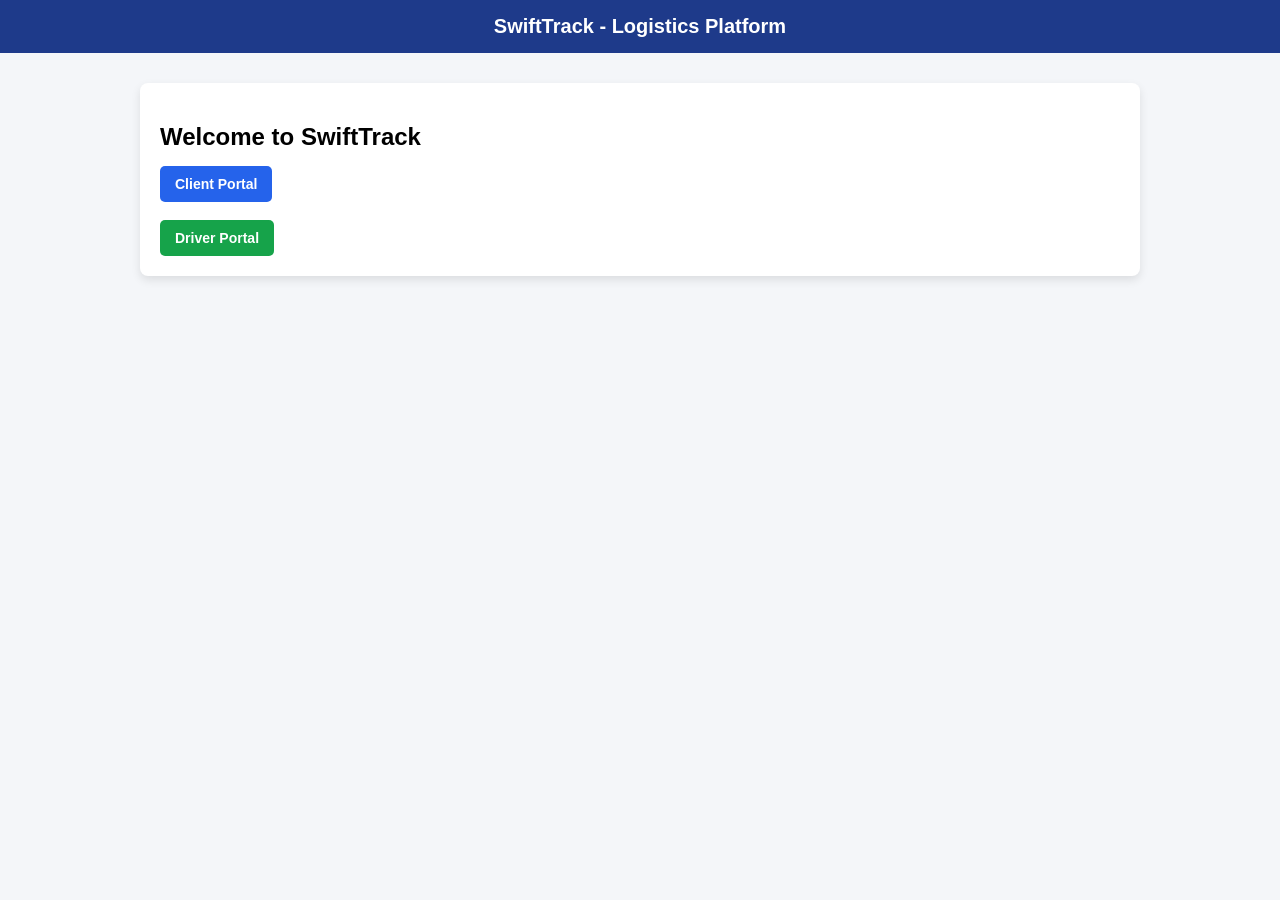
==== swifttrack-core/src/main/resources/static/index.html @ 275f6fc1 "Initial Commit" ====
<!DOCTYPE html>
<html>
<head>
    <title>SwiftTrack</title>
    <link rel="stylesheet" href="css/style.css">
</head>
<body>

<div class="navbar">SwiftTrack - Logistics Platform</div>

<div class="container">
    <div class="card">
        <h2>Welcome to SwiftTrack</h2>
        <a href="client-login.html">
            <button class="btn-primary">Client Portal</button>
        </a>
        <br><br>
        <a href="driver-login.html">
            <button class="btn-success">Driver Portal</button>
        </a>
    </div>
</div>

</body>
</html>
---- swifttrack-core/src/main/resources/static/css/style.css ----
/* ===== Global Styles ===== */
body {
    font-family: Arial, Helvetica, sans-serif;
    margin: 0;
    padding: 0;
    background-color: #f4f6f9;
}

h1, h2 {
    margin-bottom: 15px;
}

.container {
    width: 90%;
    max-width: 1000px;
    margin: 30px auto;
}

/* ===== Navbar ===== */
.navbar {
    background-color: #1e3a8a;
    padding: 15px;
    color: white;
    text-align: center;
    font-size: 20px;
    font-weight: bold;
}

/* ===== Card Style ===== */
.card {
    background: white;
    padding: 20px;
    margin-bottom: 20px;
    border-radius: 8px;
    box-shadow: 0px 4px 10px rgba(0,0,0,0.1);
}

/* ===== Input Fields ===== */
input, select {
    width: 100%;
    padding: 10px;
    margin-top: 8px;
    margin-bottom: 15px;
    border-radius: 5px;
    border: 1px solid #ccc;
    font-size: 14px;
}

/* ===== Buttons ===== */
button {
    padding: 10px 15px;
    border: none;
    border-radius: 5px;
    cursor: pointer;
    font-size: 14px;
    font-weight: bold;
}

.btn-primary {
    background-color: #2563eb;
    color: white;
}

.btn-primary:hover {
    background-color: #1d4ed8;
}

.btn-success {
    background-color: #16a34a;
    color: white;
}

.btn-danger {
    background-color: #dc2626;
    color: white;
}

.btn-success:hover {
    background-color: #15803d;
}

.btn-danger:hover {
    background-color: #b91c1c;
}

/* ===== Order List ===== */
.order-item {
    padding: 10px;
    border-bottom: 1px solid #eee;
}

.order-item:last-child {
    border-bottom: none;
}

/* ===== Status Colors ===== */
.status-pending {
    color: orange;
    font-weight: bold;
}

.status-processing {
    color: #2563eb;
    font-weight: bold;
}

.status-delivered {
    color: green;
    font-weight: bold;
}

.status-failed {
    color: red;
    font-weight: bold;
}

/* ===== Responsive ===== */
@media (max-width: 600px) {
    .container {
        width: 95%;
    }
}
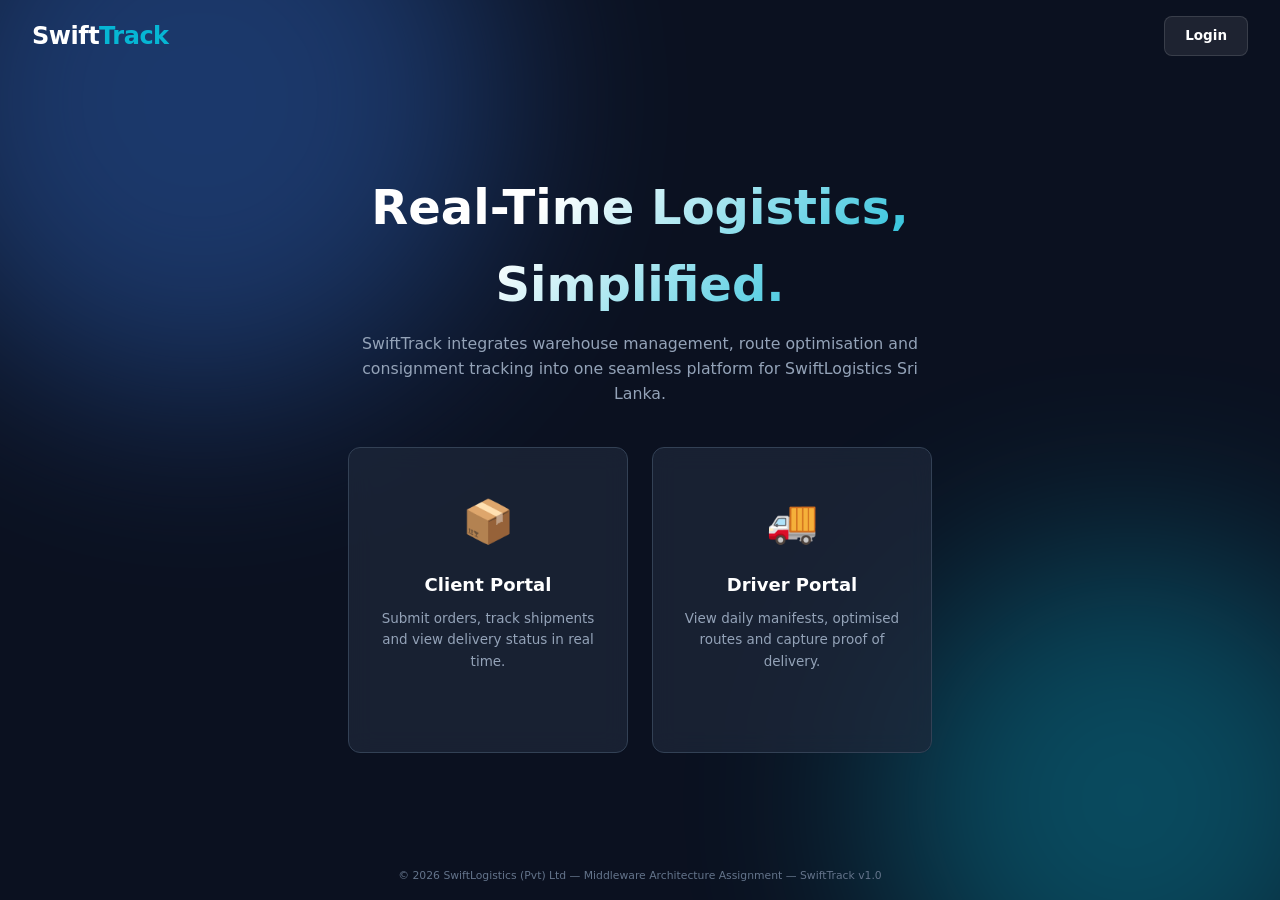
==== commit a3e6b8e3: "UI completed" ====
--- a/swifttrack-core/src/main/resources/static/index.html
+++ b/swifttrack-core/src/main/resources/static/index.html
@@ -1,24 +1,55 @@
 <!DOCTYPE html>
-<html>
+<html lang="en">
 <head>
-    <title>SwiftTrack</title>
+    <meta charset="UTF-8">
+    <meta name="viewport" content="width=device-width, initial-scale=1.0">
+    <title>SwiftTrack – Logistics Platform</title>
     <link rel="stylesheet" href="css/style.css">
 </head>
 <body>
 
-<div class="navbar">SwiftTrack - Logistics Platform</div>
+<!-- LANDING PAGE (SwiftTrack entry point – choose Client or Driver portal) -->
 
-<div class="container">
-    <div class="card">
-        <h2>Welcome to SwiftTrack</h2>
-        <a href="client-login.html">
-            <button class="btn-primary">Client Portal</button>
-        </a>
-        <br><br>
-        <a href="driver-login.html">
-            <button class="btn-success">Driver Portal</button>
-        </a>
-    </div>
+<div class="landing-wrapper">
+
+    <!-- Top Nav -->
+    <nav class="landing-nav">
+        <div class="logo">Swift<span>Track</span></div>
+        <div>
+            <a href="client-login.html" class="btn btn-ghost">Login</a>
+        </div>
+    </nav>
+
+    <!-- Hero Section -->
+    <section class="landing-hero">
+        <h1>Real-Time Logistics,<br>Simplified.</h1>
+        <p>SwiftTrack integrates warehouse management, route optimisation and consignment tracking into one seamless platform for SwiftLogistics Sri Lanka.</p>
+
+        <!-- Portal Selector Cards -->
+        <div class="landing-cards">
+
+            <!-- Client Portal Card -->
+            <a href="client-login.html" class="landing-card">
+                <div class="icon">📦</div>
+                <h3>Client Portal</h3>
+                <p>Submit orders, track shipments and view delivery status in real time.</p>
+            </a>
+
+            <!-- Driver Portal Card -->
+            <a href="driver-login.html" class="landing-card">
+                <div class="icon">🚚</div>
+                <h3>Driver Portal</h3>
+                <p>View daily manifests, optimised routes and capture proof of delivery.</p>
+            </a>
+
+        </div>
+    </section>
+
+    <!-- Footer -->
+    <footer class="landing-footer">
+        &copy; 2026 SwiftLogistics (Pvt) Ltd &mdash; Middleware Architecture Assignment &mdash; SwiftTrack v1.0
+    </footer>
+
 </div>
 
 </body>
--- a/swifttrack-core/src/main/resources/static/css/style.css
+++ b/swifttrack-core/src/main/resources/static/css/style.css
@@ -1,122 +1,1134 @@
-/* ===== Global Styles ===== */
+/* SwiftTrack – Unified Dark Theme Design System*/
+
+/* VARIABLES */
+:root {
+    /* --- Backgrounds --- */
+    --background-color: #0b1120;
+    --bg-surface:       #0f172a;
+    --card-color:       #1e293b;
+    --bg-elevated:      #263548;
+    --bg-input:         #0f172a;
+
+    /* --- Brand --- */
+    --primary-color:    #3b82f6;
+    --primary-hover:    #2563eb;
+    --primary-glow:     rgba(59,130,246,.25);
+    --secondary-color:  #06b6d4;
+    --secondary-glow:   rgba(6,182,212,.2);
+
+    /* --- Semantic --- */
+    --success-color:    #22c55e;
+    --success-dim:      rgba(34,197,94,.15);
+    --error-color:      #ef4444;
+    --error-dim:        rgba(239,68,68,.15);
+    --warning-color:    #f59e0b;
+    --warning-dim:      rgba(245,158,11,.15);
+    --info-color:       #3b82f6;
+    --info-dim:         rgba(59,130,246,.15);
+
+    /* --- Text --- */
+    --text-color:       #e2e8f0;
+    --text-muted:       #94a3b8;
+    --text-dim:         #64748b;
+
+    /* --- Borders & Shadows --- */
+    --border-color:     #334155;
+    --border-light:     #1e293b;
+    --shadow-sm:        0 2px 8px  rgba(0,0,0,.25);
+    --shadow-md:        0 4px 16px rgba(0,0,0,.3);
+    --shadow-lg:        0 8px 32px rgba(0,0,0,.4);
+    --shadow-glow:      0 0 20px var(--primary-glow);
+
+    /* --- Layout --- */
+    --border-radius:    12px;
+    --radius-sm:        8px;
+    --sidebar-w:        260px;
+    --topbar-h:         56px;
+    --transition-speed: 0.25s cubic-bezier(.4,0,.2,1);
+
+    /* --- Typography Scale --- */
+    --font-xs:   .72rem;
+    --font-sm:   .8rem;
+    --font-base: .9rem;
+    --font-md:   .95rem;
+    --font-lg:   1.05rem;
+    --font-xl:   1.3rem;
+    --font-2xl:  1.6rem;
+    --font-3xl:  2rem;
+    --font-4xl:  3.2rem;
+
+    /* --- Spacing Scale (8px base) --- */
+    --sp-1: 4px;
+    --sp-2: 8px;
+    --sp-3: 12px;
+    --sp-4: 16px;
+    --sp-5: 20px;
+    --sp-6: 24px;
+    --sp-8: 32px;
+    --sp-10: 40px;
+    --sp-12: 48px;
+    --sp-16: 64px;
+}
+
+/*  RESET & BASE TYPOGRAPHY */
+*, *::before, *::after { box-sizing: border-box; margin: 0; padding: 0; }
+
+html {
+    font-size: 15px;
+    scroll-behavior: smooth;
+    -webkit-font-smoothing: antialiased;
+    -moz-osx-font-smoothing: grayscale;
+}
+
 body {
-    font-family: Arial, Helvetica, sans-serif;
-    margin: 0;
-    padding: 0;
-    background-color: #f4f6f9;
-}
-
-h1, h2 {
-    margin-bottom: 15px;
-}
-
-.container {
-    width: 90%;
-    max-width: 1000px;
-    margin: 30px auto;
-}
-
-/* ===== Navbar ===== */
-.navbar {
-    background-color: #1e3a8a;
-    padding: 15px;
-    color: white;
+    font-family: 'Inter', 'Segoe UI', system-ui, -apple-system, sans-serif;
+    background: var(--bg-surface);
+    color: var(--text-color);
+    line-height: 1.6;
+    min-height: 100vh;
+}
+
+a { text-decoration: none; color: inherit; }
+img { max-width: 100%; }
+
+/* Typography Scale */
+h1 { font-size: var(--font-3xl); font-weight: 800; color: #fff; margin-bottom: var(--sp-2); }
+h2 { font-size: var(--font-xl);  font-weight: 700; color: #fff; margin-bottom: var(--sp-2); }
+h3 { font-size: var(--font-lg);  font-weight: 700; color: #fff; margin-bottom: var(--sp-2); }
+h4 { font-size: var(--font-base);font-weight: 600; color: #fff; margin-bottom: var(--sp-1); }
+p  { font-size: var(--font-base); color: var(--text-color); }
+
+.page-title   { font-size: var(--font-xl); font-weight: 800; color: #fff; margin-bottom: var(--sp-6); }
+.section-title { font-size: var(--font-lg); font-weight: 700; color: #fff; margin-bottom: var(--sp-4); }
+
+/* LAYOUT SYSTEM */
+
+/* App container — wraps sidebar + main on dashboard pages */
+.app-container {
+    display: flex;
+    min-height: 100vh;
+}
+
+/* Generic footer used on all pages */
+.footer {
     text-align: center;
-    font-size: 20px;
-    font-weight: bold;
-}
-
-/* ===== Card Style ===== */
+    padding: var(--sp-4);
+    font-size: var(--font-xs);
+    color: var(--text-dim);
+    border-top: 1px solid var(--border-color);
+    background: var(--card-color);
+}
+
+/*  COMPONENTS */
+
+/* ---- CARD ---- */
 .card {
-    background: white;
-    padding: 20px;
-    margin-bottom: 20px;
-    border-radius: 8px;
-    box-shadow: 0px 4px 10px rgba(0,0,0,0.1);
-}
-
-/* ===== Input Fields ===== */
-input, select {
+    background: var(--card-color);
+    border: 1px solid var(--border-color);
+    border-radius: var(--border-radius);
+    box-shadow: var(--shadow-sm);
+    overflow: hidden;
+}
+
+.card-header {
+    display: flex;
+    align-items: center;
+    justify-content: space-between;
+    padding: var(--sp-4) var(--sp-5);
+    border-bottom: 1px solid var(--border-color);
+}
+.card-header h3 { font-size: var(--font-base); margin-bottom: 0; }
+
+.card-body { padding: var(--sp-5); }
+
+.card-footer {
+    padding: var(--sp-3) var(--sp-5);
+    border-top: 1px solid var(--border-color);
+    background: rgba(15,23,42,.5);
+}
+
+/* ---- BUTTONS ---- */
+.btn {
+    display: inline-flex;
+    align-items: center;
+    justify-content: center;
+    gap: 6px;
+    padding: 10px var(--sp-5);
+    height: 40px;
+    border: none;
+    border-radius: var(--radius-sm);
+    font-size: var(--font-base);
+    font-weight: 600;
+    font-family: inherit;
+    cursor: pointer;
+    transition: all var(--transition-speed);
+    outline: none;
+    position: relative;
+    overflow: hidden;
+    white-space: nowrap;
+}
+.btn:active { transform: scale(.97); }
+
+.btn-primary { background: var(--primary-color); color: #fff; }
+.btn-primary:hover {
+    background: var(--primary-hover);
+    box-shadow: 0 0 20px var(--primary-glow), var(--shadow-sm);
+}
+
+.btn-secondary { background: var(--secondary-color); color: #fff; }
+.btn-secondary:hover {
+    background: #0891b2;
+    box-shadow: 0 0 20px var(--secondary-glow);
+}
+
+.btn-success { background: var(--success-color); color: #fff; }
+.btn-success:hover { background: #16a34a; box-shadow: 0 0 20px rgba(34,197,94,.25); }
+
+.btn-danger { background: var(--error-color); color: #fff; }
+.btn-danger:hover { background: #dc2626; box-shadow: 0 0 20px rgba(239,68,68,.25); }
+
+.btn-warning { background: var(--warning-color); color: #fff; }
+.btn-warning:hover { background: #d97706; box-shadow: 0 0 20px rgba(245,158,11,.25); }
+
+.btn-outline {
+    background: transparent;
+    border: 1.5px solid var(--border-color);
+    color: var(--text-muted);
+}
+.btn-outline:hover {
+    border-color: var(--primary-color);
+    color: var(--primary-color);
+    box-shadow: 0 0 12px var(--primary-glow);
+}
+
+.btn-ghost {
+    background: rgba(255,255,255,.08);
+    color: #fff;
+    border: 1px solid rgba(255,255,255,.12);
+}
+.btn-ghost:hover {
+    background: rgba(255,255,255,.14);
+    border-color: rgba(255,255,255,.2);
+}
+
+.btn-sm  { padding: 6px var(--sp-3); height: 32px; font-size: var(--font-sm); }
+.btn-lg  { padding: var(--sp-3) var(--sp-6); height: 48px; font-size: var(--font-md); }
+.btn-block { width: 100%; }
+.btn-icon { width: 36px; height: 36px; padding: 0; border-radius: var(--radius-sm); font-size: 1.1rem; }
+
+/* ---- FORM / INPUT ---- */
+.form-group { margin-bottom: var(--sp-4); }
+
+.form-group label,
+.input-group label {
+    display: block;
+    font-weight: 600;
+    font-size: var(--font-sm);
+    margin-bottom: 6px;
+    color: var(--text-muted);
+}
+
+.form-group input,
+.form-group select,
+.form-group textarea,
+.input-field {
     width: 100%;
-    padding: 10px;
-    margin-top: 8px;
-    margin-bottom: 15px;
-    border-radius: 5px;
-    border: 1px solid #ccc;
-    font-size: 14px;
-}
-
-/* ===== Buttons ===== */
-button {
-    padding: 10px 15px;
+    padding: 10px 14px;
+    height: 40px;
+    border: 1.5px solid var(--border-color);
+    border-radius: var(--radius-sm);
+    font-size: var(--font-md);
+    font-family: inherit;
+    transition: border-color var(--transition-speed), box-shadow var(--transition-speed), background var(--transition-speed);
+    background: var(--bg-input);
+    color: var(--text-color);
+    outline: none;
+}
+
+.form-group textarea,
+textarea.input-field {
+    height: auto;
+    resize: vertical;
+    min-height: 80px;
+}
+
+.form-group input::placeholder,
+.form-group select::placeholder,
+.form-group textarea::placeholder,
+.input-field::placeholder {
+    color: var(--text-dim);
+}
+
+.form-group input:focus,
+.form-group select:focus,
+.form-group textarea:focus,
+.input-field:focus {
+    border-color: var(--primary-color);
+    box-shadow: 0 0 0 3px var(--primary-glow);
+    background: var(--card-color);
+}
+
+.form-group input[type="file"] { padding: 8px; height: auto; cursor: pointer; }
+
+.form-row {
+    display: grid;
+    grid-template-columns: 1fr 1fr;
+    gap: var(--sp-4);
+}
+
+.input-group { margin-bottom: var(--sp-4); }
+
+/* ---- TABLE ---- */
+.table-wrap { overflow-x: auto; -webkit-overflow-scrolling: touch; }
+
+table,
+.table-modern {
+    width: 100%;
+    border-collapse: collapse;
+    font-size: var(--font-base);
+}
+
+table th,
+table td,
+.table-modern th,
+.table-modern td {
+    padding: 10px 14px;
+    text-align: left;
+    border-bottom: 1px solid var(--border-light);
+}
+
+table th,
+.table-modern th {
+    background: rgba(15,23,42,.6);
+    font-weight: 700;
+    color: var(--text-dim);
+    font-size: var(--font-xs);
+    text-transform: uppercase;
+    letter-spacing: .6px;
+}
+
+table tbody tr,
+.table-modern tbody tr {
+    transition: background var(--transition-speed);
+}
+table tbody tr:hover,
+.table-modern tbody tr:hover {
+    background: rgba(59,130,246,.06);
+}
+
+/* ---- STATUS BADGES ---- */
+.badge,
+.status-badge {
+    display: inline-block;
+    padding: var(--sp-1) 10px;
+    border-radius: 50px;
+    font-size: var(--font-xs);
+    font-weight: 700;
+    text-transform: uppercase;
+    letter-spacing: .4px;
+    white-space: nowrap;
+}
+
+.badge-pending    { background: var(--warning-dim); color: var(--warning-color); }
+.badge-processing { background: var(--info-dim);    color: var(--primary-color); }
+.badge-intransit  { background: var(--secondary-glow); color: var(--secondary-color); }
+.badge-delivered  { background: var(--success-dim); color: var(--success-color); }
+.badge-failed     { background: var(--error-dim);   color: var(--error-color);  }
+
+/* ---- TOAST NOTIFICATIONS ---- */
+.toast-container {
+    position: fixed;
+    top: var(--sp-4);
+    right: var(--sp-4);
+    z-index: 9999;
+    display: flex;
+    flex-direction: column;
+    gap: var(--sp-2);
+    pointer-events: none;
+}
+
+.toast {
+    pointer-events: auto;
+    display: flex;
+    align-items: center;
+    gap: 10px;
+    padding: var(--sp-3) var(--sp-4);
+    border-radius: var(--radius-sm);
+    background: var(--bg-elevated);
+    border: 1px solid var(--border-color);
+    box-shadow: var(--shadow-lg);
+    font-size: var(--font-base);
+    font-weight: 500;
+    color: var(--text-color);
+    animation: slideIn .35s ease;
+    min-width: 300px;
+    max-width: 400px;
+    border-left: 4px solid var(--primary-color);
+}
+
+.toast.success { border-left-color: var(--success-color); }
+.toast.error   { border-left-color: var(--error-color); }
+.toast.warning { border-left-color: var(--warning-color); }
+
+.toast .toast-icon { font-size: 1.2rem; flex-shrink: 0; }
+.toast .toast-msg  { flex: 1; }
+.toast .toast-close {
+    background: none; border: none;
+    font-size: 1rem; cursor: pointer;
+    color: var(--text-dim);
+    transition: color var(--transition-speed);
+}
+.toast .toast-close:hover { color: var(--text-color); }
+
+@keyframes slideIn {
+    from { opacity: 0; transform: translateX(60px); }
+    to   { opacity: 1; transform: translateX(0); }
+}
+@keyframes slideOut {
+    from { opacity: 1; transform: translateX(0); }
+    to   { opacity: 0; transform: translateX(60px); }
+}
+
+/* ---- LOADING SPINNER ---- */
+.spinner-overlay,
+.loading-spinner {
+    position: fixed;
+    inset: 0;
+    background: rgba(11,17,32,.7);
+    backdrop-filter: blur(4px);
+    display: flex;
+    align-items: center;
+    justify-content: center;
+    z-index: 9000;
+}
+
+.spinner {
+    width: 44px; height: 44px;
+    border: 4px solid var(--border-color);
+    border-top-color: var(--primary-color);
+    border-radius: 50%;
+    animation: spin .7s linear infinite;
+}
+
+@keyframes spin { to { transform: rotate(360deg); } }
+
+/* ----  MODAL ---- */
+.modal-overlay {
+    position: fixed;
+    inset: 0;
+    background: rgba(0,0,0,.6);
+    backdrop-filter: blur(4px);
+    display: flex;
+    align-items: center;
+    justify-content: center;
+    z-index: 7000;
+    animation: fadeIn .2s ease;
+}
+
+.modal {
+    background: var(--card-color);
+    border: 1px solid var(--border-color);
+    border-radius: var(--border-radius);
+    width: 95%;
+    max-width: 460px;
+    box-shadow: var(--shadow-lg);
+    animation: scaleIn .25s ease;
+}
+
+.modal-header {
+    display: flex;
+    justify-content: space-between;
+    align-items: center;
+    padding: var(--sp-4) var(--sp-5);
+    border-bottom: 1px solid var(--border-color);
+}
+.modal-header h3 { font-size: var(--font-base); margin-bottom: 0; }
+
+.modal-body { padding: var(--sp-5); }
+
+.modal-footer {
+    padding: var(--sp-3) var(--sp-5);
+    border-top: 1px solid var(--border-color);
+    display: flex;
+    justify-content: flex-end;
+    gap: var(--sp-2);
+}
+
+@keyframes fadeIn { from { opacity: 0; } to { opacity: 1; } }
+@keyframes scaleIn {
+    from { opacity: 0; transform: scale(.92); }
+    to   { opacity: 1; transform: scale(1); }
+}
+
+/* ---- 4i. MAP PLACEHOLDER ---- */
+.map-placeholder {
+    width: 100%;
+    height: 280px;
+    background: var(--bg-surface);
+    border-radius: var(--border-radius);
+    display: flex;
+    flex-direction: column;
+    align-items: center;
+    justify-content: center;
+    color: var(--text-dim);
+    font-weight: 600;
+    border: 2px dashed var(--border-color);
+}
+.map-placeholder .map-icon { font-size: 2.5rem; margin-bottom: var(--sp-2); }
+
+/*  SIDEBAR + TOPBAR  (shared by Client & Driver dashboards) */
+
+/* Sidebar */
+.sidebar {
+    width: var(--sidebar-w);
+    background: var(--card-color);
+    border-right: 1px solid var(--border-color);
+    color: #fff;
+    display: flex;
+    flex-direction: column;
+    position: fixed;
+    top: 0; left: 0; bottom: 0;
+    z-index: 100;
+    transition: transform var(--transition-speed);
+}
+
+.sidebar-header {
+    padding: var(--sp-5);
+    font-size: var(--font-xl);
+    font-weight: 800;
+    border-bottom: 1px solid var(--border-color);
+    display: flex;
+    align-items: center;
+    gap: var(--sp-2);
+    height: var(--topbar-h);
+}
+.sidebar-header span { color: var(--secondary-color); }
+
+.sidebar-nav { flex: 1; padding: var(--sp-3) 0; overflow-y: auto; }
+
+/* nav-link inside sidebar */
+.sidebar-nav a,
+.sidebar-nav .nav-link {
+    display: flex;
+    align-items: center;
+    gap: var(--sp-3);
+    padding: 10px var(--sp-5);
+    margin: 2px var(--sp-2);
+    border-radius: var(--radius-sm);
+    font-size: var(--font-base);
+    font-weight: 500;
+    color: var(--text-muted);
+    transition: all var(--transition-speed);
+    position: relative;
+}
+
+.sidebar-nav a:hover,
+.sidebar-nav .nav-link:hover {
+    background: var(--bg-elevated);
+    color: var(--text-color);
+}
+
+.sidebar-nav a.active,
+.sidebar-nav .nav-link.active {
+    background: var(--primary-glow);
+    color: var(--primary-color);
+    font-weight: 600;
+}
+
+.sidebar-nav a.active::before,
+.sidebar-nav .nav-link.active::before {
+    content: '';
+    position: absolute;
+    left: 0;
+    width: 3px;
+    height: 24px;
+    background: var(--primary-color);
+    border-radius: 0 3px 3px 0;
+}
+
+.sidebar-nav .nav-icon {
+    font-size: 1.15rem;
+    width: 24px;
+    text-align: center;
+}
+
+.sidebar-footer {
+    padding: var(--sp-4) var(--sp-5);
+    font-size: var(--font-xs);
+    color: var(--text-dim);
+    border-top: 1px solid var(--border-color);
+}
+
+/* Mobile sidebar overlay */
+.sidebar-overlay {
+    position: fixed;
+    inset: 0;
+    background: rgba(0,0,0,.6);
+    backdrop-filter: blur(4px);
+    z-index: 99;
+    display: none;
+}
+.sidebar-overlay.show { display: block; }
+
+/* Main content area (right of sidebar) */
+.main-content {
+    flex: 1;
+    margin-left: var(--sidebar-w);
+    display: flex;
+    flex-direction: column;
+    min-height: 100vh;
+}
+
+/* Topbar */
+.topbar {
+    display: flex;
+    align-items: center;
+    justify-content: space-between;
+    padding: 0 var(--sp-6);
+    height: var(--topbar-h);
+    background: var(--card-color);
+    border-bottom: 1px solid var(--border-color);
+    position: sticky;
+    top: 0;
+    z-index: 50;
+}
+
+.topbar-left { display: flex; align-items: center; gap: var(--sp-3); }
+
+.topbar-left .menu-toggle {
+    display: none;
+    background: none;
     border: none;
-    border-radius: 5px;
+    font-size: 1.4rem;
     cursor: pointer;
-    font-size: 14px;
-    font-weight: bold;
-}
-
-.btn-primary {
-    background-color: #2563eb;
-    color: white;
-}
-
-.btn-primary:hover {
-    background-color: #1d4ed8;
-}
-
-.btn-success {
-    background-color: #16a34a;
-    color: white;
-}
-
-.btn-danger {
-    background-color: #dc2626;
-    color: white;
-}
-
-.btn-success:hover {
-    background-color: #15803d;
-}
-
-.btn-danger:hover {
-    background-color: #b91c1c;
-}
-
-/* ===== Order List ===== */
-.order-item {
-    padding: 10px;
-    border-bottom: 1px solid #eee;
-}
-
-.order-item:last-child {
-    border-bottom: none;
-}
-
-/* ===== Status Colors ===== */
-.status-pending {
-    color: orange;
-    font-weight: bold;
-}
-
-.status-processing {
-    color: #2563eb;
-    font-weight: bold;
-}
-
-.status-delivered {
-    color: green;
-    font-weight: bold;
-}
-
-.status-failed {
-    color: red;
-    font-weight: bold;
-}
-
-/* ===== Responsive ===== */
-@media (max-width: 600px) {
-    .container {
-        width: 95%;
-    }
-}+    color: var(--text-color);
+}
+
+.topbar-title { font-size: var(--font-lg); font-weight: 700; color: #fff; }
+
+.topbar-right { display: flex; align-items: center; gap: var(--sp-4); }
+
+.topbar-right .user-info {
+    display: flex;
+    align-items: center;
+    gap: var(--sp-2);
+    font-size: var(--font-base);
+    font-weight: 500;
+    color: var(--text-muted);
+}
+
+.topbar-right .avatar {
+    width: 34px; height: 34px;
+    border-radius: 50%;
+    background: linear-gradient(135deg, var(--primary-color), var(--secondary-color));
+    color: #fff;
+    display: flex; align-items: center; justify-content: center;
+    font-weight: 700; font-size: var(--font-sm);
+}
+
+/* Page content wrapper inside main-content */
+.page-content,
+.content {
+    padding: var(--sp-6);
+    flex: 1;
+}
+
+/* View sections (used by BOTH client & driver) */
+.view-section { display: none; }
+.view-section.active { display: block; animation: fadeUp .35s ease; }
+
+@keyframes fadeUp {
+    from { opacity: 0; transform: translateY(12px); }
+    to   { opacity: 1; transform: translateY(0); }
+}
+
+/*  LANDING PAGE */
+.landing-wrapper {
+    min-height: 100vh;
+    display: flex;
+    flex-direction: column;
+    background: var(--background-color);
+    color: #fff;
+    position: relative;
+    overflow: hidden;
+}
+
+.landing-wrapper::before,
+.landing-wrapper::after {
+    content: '';
+    position: absolute;
+    border-radius: 50%;
+    filter: blur(100px);
+    opacity: .35;
+    pointer-events: none;
+}
+.landing-wrapper::before {
+    width: 600px; height: 600px;
+    background: var(--primary-color);
+    top: -200px; left: -100px;
+}
+.landing-wrapper::after {
+    width: 500px; height: 500px;
+    background: var(--secondary-color);
+    bottom: -150px; right: -100px;
+}
+
+.landing-nav {
+    display: flex;
+    align-items: center;
+    justify-content: space-between;
+    padding: var(--sp-4) var(--sp-8);
+    position: relative;
+    z-index: 2;
+}
+
+.landing-nav .logo { font-size: var(--font-2xl); font-weight: 800; letter-spacing: -.5px; }
+.landing-nav .logo span { color: var(--secondary-color); }
+
+.landing-hero {
+    flex: 1;
+    display: flex;
+    flex-direction: column;
+    align-items: center;
+    justify-content: center;
+    text-align: center;
+    padding: var(--sp-8);
+    position: relative;
+    z-index: 2;
+}
+
+.landing-hero h1 {
+    font-size: var(--font-4xl);
+    margin-bottom: var(--sp-2);
+    font-weight: 800;
+    background: linear-gradient(135deg, #fff 30%, var(--secondary-color));
+    -webkit-background-clip: text;
+    -webkit-text-fill-color: transparent;
+    background-clip: text;
+}
+
+.landing-hero p {
+    font-size: var(--font-lg);
+    color: var(--text-muted);
+    max-width: 560px;
+    margin-bottom: var(--sp-10);
+}
+
+.landing-cards {
+    display: flex;
+    gap: var(--sp-6);
+    flex-wrap: wrap;
+    justify-content: center;
+}
+
+.landing-card {
+    background: rgba(30,41,59,.7);
+    backdrop-filter: blur(12px);
+    border: 1px solid var(--border-color);
+    border-radius: var(--border-radius);
+    padding: var(--sp-10) var(--sp-6);
+    width: 280px;
+    text-align: center;
+    transition: transform var(--transition-speed), border-color var(--transition-speed), box-shadow var(--transition-speed);
+    cursor: pointer;
+}
+
+.landing-card:hover {
+    transform: translateY(-8px);
+    border-color: var(--primary-color);
+    box-shadow: var(--shadow-glow);
+}
+
+.landing-card .icon { font-size: 2.8rem; margin-bottom: var(--sp-4); }
+.landing-card h3 { font-size: 1.2rem; margin-bottom: var(--sp-2); }
+.landing-card p { font-size: var(--font-base); color: var(--text-muted); }
+
+.landing-footer {
+    text-align: center;
+    padding: var(--sp-4);
+    font-size: var(--font-xs);
+    color: var(--text-dim);
+    position: relative;
+    z-index: 2;
+}
+
+/* AUTH PAGES (Login) */
+.auth-wrapper {
+    min-height: 100vh;
+    display: flex;
+    align-items: center;
+    justify-content: center;
+    background: var(--background-color);
+    padding: var(--sp-4);
+    position: relative;
+    overflow: hidden;
+}
+
+.auth-wrapper::before {
+    content: '';
+    position: absolute;
+    width: 500px; height: 500px;
+    background: var(--primary-color);
+    border-radius: 50%;
+    filter: blur(120px);
+    opacity: .2;
+    top: -150px; right: -100px;
+    pointer-events: none;
+}
+
+.auth-box {
+    background: var(--card-color);
+    border: 1px solid var(--border-color);
+    border-radius: var(--border-radius);
+    padding: var(--sp-10) var(--sp-8);
+    width: 100%;
+    max-width: 420px;
+    box-shadow: var(--shadow-lg);
+    position: relative;
+    z-index: 2;
+}
+
+.auth-box .logo-text {
+    text-align: center;
+    font-size: 1.5rem;
+    font-weight: 800;
+    color: #fff;
+    margin-bottom: var(--sp-1);
+}
+.auth-box .logo-text span { color: var(--secondary-color); }
+
+.auth-box .subtitle {
+    text-align: center;
+    color: var(--text-muted);
+    font-size: var(--font-base);
+    margin-bottom: var(--sp-8);
+}
+
+/*  TRACKING PAGE */
+.track-wrapper {
+    min-height: 100vh;
+    background: var(--background-color);
+    display: flex;
+    flex-direction: column;
+}
+
+.track-header {
+    display: flex;
+    align-items: center;
+    justify-content: space-between;
+    padding: var(--sp-4) var(--sp-6);
+    height: var(--topbar-h);
+    background: var(--card-color);
+    border-bottom: 1px solid var(--border-color);
+}
+
+.track-header .logo { font-size: var(--font-xl); font-weight: 800; color: #fff; }
+.track-header .logo span { color: var(--secondary-color); }
+
+.track-body {
+    flex: 1;
+    display: flex;
+    align-items: flex-start;
+    justify-content: center;
+    padding: var(--sp-12) var(--sp-6);
+}
+
+.track-card {
+    background: var(--card-color);
+    border: 1px solid var(--border-color);
+    border-radius: var(--border-radius);
+    padding: var(--sp-8);
+    width: 100%;
+    max-width: 560px;
+    box-shadow: var(--shadow-lg);
+}
+
+.track-card h2 { font-size: var(--font-xl); margin-bottom: var(--sp-1); }
+.track-card .track-subtitle { color: var(--text-muted); font-size: var(--font-base); margin-bottom: var(--sp-6); }
+
+.track-search {
+    display: flex;
+    gap: var(--sp-2);
+    margin-bottom: var(--sp-6);
+}
+
+.track-search input {
+    flex: 1;
+    padding: 10px 14px;
+    height: 40px;
+    border: 1.5px solid var(--border-color);
+    border-radius: var(--radius-sm);
+    font-size: var(--font-md);
+    font-family: inherit;
+    background: var(--bg-input);
+    color: var(--text-color);
+    outline: none;
+    transition: border-color var(--transition-speed), box-shadow var(--transition-speed);
+}
+.track-search input:focus {
+    border-color: var(--primary-color);
+    box-shadow: 0 0 0 3px var(--primary-glow);
+}
+.track-search input::placeholder { color: var(--text-dim); }
+
+.track-footer {
+    text-align: center;
+    padding: var(--sp-4);
+    font-size: var(--font-xs);
+    color: var(--text-dim);
+}
+
+/* PAGE-SPECIFIC COMPONENTS */
+
+/* ----  Stat Cards (Client Dashboard) ---- */
+.stats-grid {
+    display: grid;
+    grid-template-columns: repeat(auto-fit, minmax(200px, 1fr));
+    gap: var(--sp-4);
+    margin-bottom: var(--sp-6);
+}
+
+.stat-card {
+    background: var(--card-color);
+    border: 1px solid var(--border-color);
+    border-radius: var(--border-radius);
+    padding: var(--sp-5);
+    display: flex;
+    align-items: center;
+    gap: var(--sp-4);
+    transition: all var(--transition-speed);
+}
+
+.stat-card:hover {
+    transform: translateY(-4px);
+    border-color: var(--primary-color);
+    box-shadow: var(--shadow-glow);
+}
+
+.stat-icon {
+    width: 48px; height: 48px;
+    border-radius: var(--radius-sm);
+    display: flex; align-items: center; justify-content: center;
+    font-size: 1.4rem;
+}
+
+.stat-icon.blue  { background: var(--info-dim);    color: var(--primary-color); }
+.stat-icon.green { background: var(--success-dim);  color: var(--success-color); }
+.stat-icon.amber { background: var(--warning-dim);  color: var(--warning-color); }
+.stat-icon.red   { background: var(--error-dim);    color: var(--error-color); }
+
+.stat-details { flex: 1; }
+.stat-details .stat-value { font-size: var(--font-2xl); font-weight: 800; color: #fff; }
+.stat-details .stat-label { font-size: var(--font-sm); color: var(--text-dim); }
+
+/* ---- Notification Banner (Driver) ---- */
+.notification-banner {
+    position: fixed;
+    top: 0; left: 50%;
+    transform: translateX(-50%) translateY(-100%);
+    width: 100%;
+    max-width: 600px;
+    background: linear-gradient(135deg, var(--warning-color), #d97706);
+    color: #fff;
+    padding: var(--sp-3) var(--sp-4);
+    font-size: var(--font-base);
+    font-weight: 600;
+    text-align: center;
+    z-index: 200;
+    transition: transform .4s ease;
+    border-radius: 0 0 var(--radius-sm) var(--radius-sm);
+    box-shadow: var(--shadow-md);
+}
+.notification-banner.show { transform: translateX(-50%) translateY(0); }
+
+/* ---- Delivery Cards (Driver Manifest) ---- */
+.delivery-card {
+    background: var(--card-color);
+    border: 1px solid var(--border-color);
+    border-radius: var(--border-radius);
+    padding: var(--sp-4);
+    margin-bottom: var(--sp-3);
+    border-left: 4px solid var(--primary-color);
+    transition: border-color var(--transition-speed), box-shadow var(--transition-speed);
+}
+
+.delivery-card:hover {
+    border-left-color: var(--secondary-color);
+    box-shadow: 0 0 12px var(--secondary-glow);
+}
+
+.delivery-card.urgent { border-left-color: var(--error-color); }
+.delivery-card.urgent:hover { box-shadow: 0 0 12px var(--error-dim); }
+
+.delivery-card .delivery-header {
+    display: flex; justify-content: space-between; align-items: center;
+    margin-bottom: 6px;
+}
+.delivery-card .delivery-header h4 { font-size: var(--font-md); margin-bottom: 0; }
+
+.delivery-card .delivery-meta {
+    font-size: var(--font-sm);
+    color: var(--text-muted);
+    margin-bottom: 10px;
+    line-height: 1.7;
+}
+
+.delivery-card .delivery-actions {
+    display: flex;
+    gap: var(--sp-2);
+    flex-wrap: wrap;
+}
+
+/* ---- Signature Canvas ---- */
+.signature-area {
+    border: 2px dashed var(--border-color);
+    border-radius: var(--border-radius);
+    background: var(--bg-surface);
+    position: relative;
+}
+
+.signature-area canvas {
+    width: 100%;
+    height: 160px;
+    display: block;
+    cursor: crosshair;
+    touch-action: none;
+}
+
+/* ----  Route Steps ---- */
+.route-step {
+    display: flex;
+    align-items: flex-start;
+    gap: var(--sp-3);
+    padding: var(--sp-3) 0;
+    border-bottom: 1px solid var(--border-light);
+}
+.route-step:last-child { border-bottom: none; }
+
+.route-dot {
+    width: 14px; height: 14px;
+    border-radius: 50%;
+    background: var(--primary-color);
+    margin-top: 4px;
+    flex-shrink: 0;
+    transition: box-shadow var(--transition-speed);
+}
+.route-dot.completed { background: var(--success-color); }
+.route-dot.current {
+    background: var(--warning-color);
+    box-shadow: 0 0 0 4px var(--warning-dim);
+}
+
+.route-step-info h4 { font-size: var(--font-base); margin-bottom: 2px; }
+.route-step-info p  { font-size: var(--font-sm); color: var(--text-dim); }
+
+/* ----  Tracking Timeline ---- */
+.tracking-timeline {
+    position: relative;
+    padding-left: var(--sp-8);
+}
+
+.tracking-timeline::before {
+    content: '';
+    position: absolute;
+    left: 8px;
+    top: 0;
+    bottom: 0;
+    width: 2px;
+    background: var(--border-color);
+}
+
+.timeline-item {
+    position: relative;
+    padding-bottom: var(--sp-6);
+}
+
+.timeline-item::before {
+    content: '';
+    position: absolute;
+    left: -28px;
+    top: 4px;
+    width: 12px;
+    height: 12px;
+    border-radius: 50%;
+    background: var(--border-color);
+    border: 2px solid var(--bg-surface);
+    transition: all var(--transition-speed);
+}
+
+.timeline-item.done::before {
+    background: var(--success-color);
+    box-shadow: 0 0 0 3px var(--success-dim);
+}
+.timeline-item.current::before {
+    background: var(--warning-color);
+    box-shadow: 0 0 0 4px var(--warning-dim);
+}
+
+.timeline-item h4 { font-size: var(--font-base); margin-bottom: 2px; }
+.timeline-item p  { font-size: var(--font-sm); color: var(--text-dim); }
+
+/* DEMO TOOLBAR */
+.demo-toolbar {
+    position: fixed;
+    bottom: var(--sp-4);
+    left: 50%;
+    transform: translateX(-50%);
+    background: var(--card-color);
+    border: 1px solid var(--border-color);
+    color: #fff;
+    padding: var(--sp-2) var(--sp-4);
+    border-radius: 50px;
+    display: flex;
+    align-items: center;
+    gap: 10px;
+    z-index: 8000;
+    box-shadow: var(--shadow-lg);
+    font-size: var(--font-sm);
+    font-weight: 600;
+}
+
+.demo-toolbar span { color: var(--text-dim); margin-right: var(--sp-1); }
+.demo-toolbar .btn { padding: 6px 14px; font-size: var(--font-sm); border-radius: 50px; height: 32px; }
+
+/* UTILITIES */
+.text-center   { text-align: center; }
+.text-muted    { color: var(--text-muted); }
+.text-dim      { color: var(--text-dim); }
+.mt-1 { margin-top: var(--sp-2); }  .mt-2 { margin-top: var(--sp-4); }  .mt-3 { margin-top: var(--sp-6); }
+.mb-1 { margin-bottom: var(--sp-2); } .mb-2 { margin-bottom: var(--sp-4); } .mb-3 { margin-bottom: var(--sp-6); }
+.gap-1 { gap: var(--sp-2); } .gap-2 { gap: var(--sp-4); }
+.flex      { display: flex; }
+.flex-col  { flex-direction: column; }
+.flex-wrap { flex-wrap: wrap; }
+.items-center    { align-items: center; }
+.justify-between { justify-content: space-between; }
+.justify-center  { justify-content: center; }
+.hidden { display: none !important; }
+.w-full { width: 100%; }
+.max-w-form { max-width: 600px; }
+
+/*  RESPONSIVE BREAKPOINTS */
+@media (max-width: 768px) {
+    .sidebar { transform: translateX(-100%); }
+    .sidebar.open { transform: translateX(0); }
+    .main-content { margin-left: 0; }
+    .topbar-left .menu-toggle { display: block; }
+    .page-content, .content { padding: var(--sp-4); }
+    .stats-grid { grid-template-columns: 1fr 1fr; }
+    .form-row { grid-template-columns: 1fr; }
+    .landing-hero h1 { font-size: var(--font-3xl); }
+    .landing-cards { flex-direction: column; align-items: center; }
+    .track-body { padding: var(--sp-6) var(--sp-4); }
+    .track-card { padding: var(--sp-6); }
+}
+
+@media (max-width: 480px) {
+    .stats-grid { grid-template-columns: 1fr; }
+    .page-content, .content { padding: var(--sp-3); }
+    .landing-hero { padding: var(--sp-6) var(--sp-4); }
+    .landing-hero h1 { font-size: 1.75rem; }
+    .landing-card { width: 100%; max-width: 320px; }
+    .track-card { padding: var(--sp-5) var(--sp-4); }
+    .track-search { flex-direction: column; }
+}
